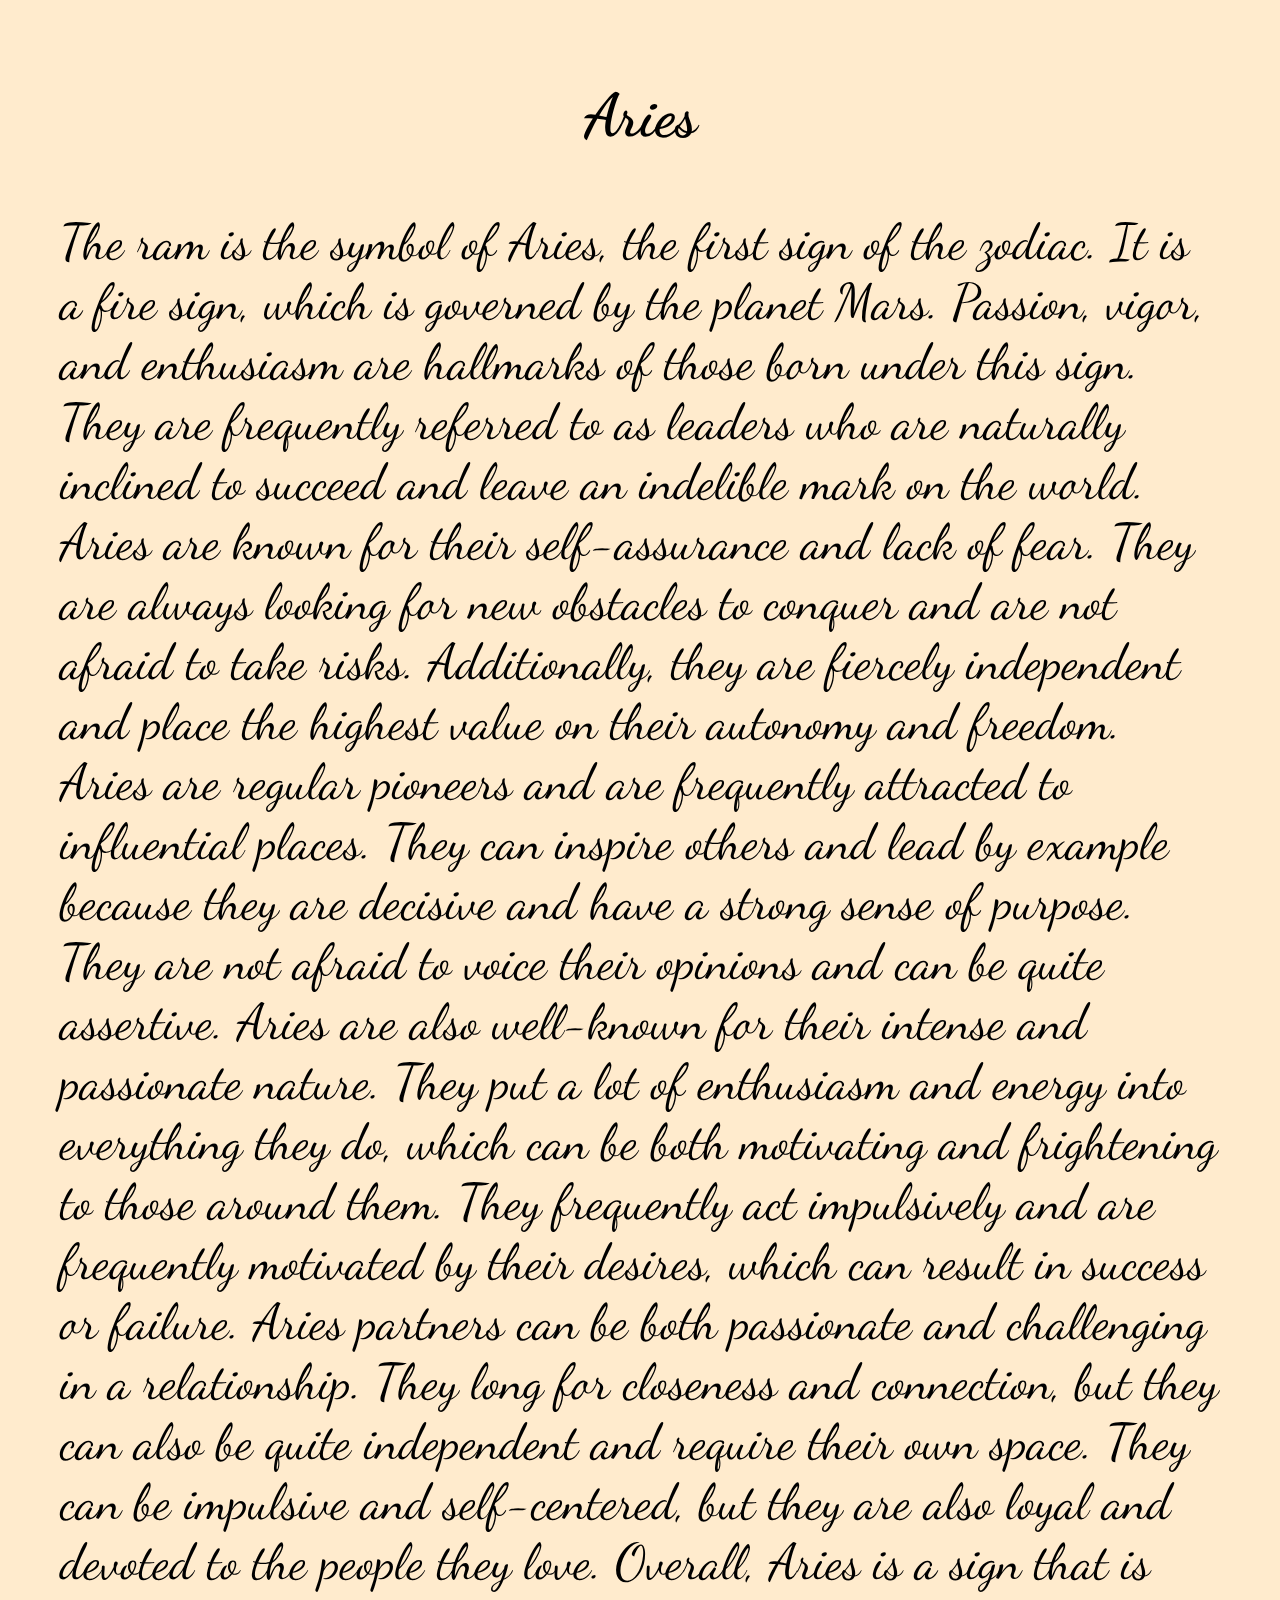
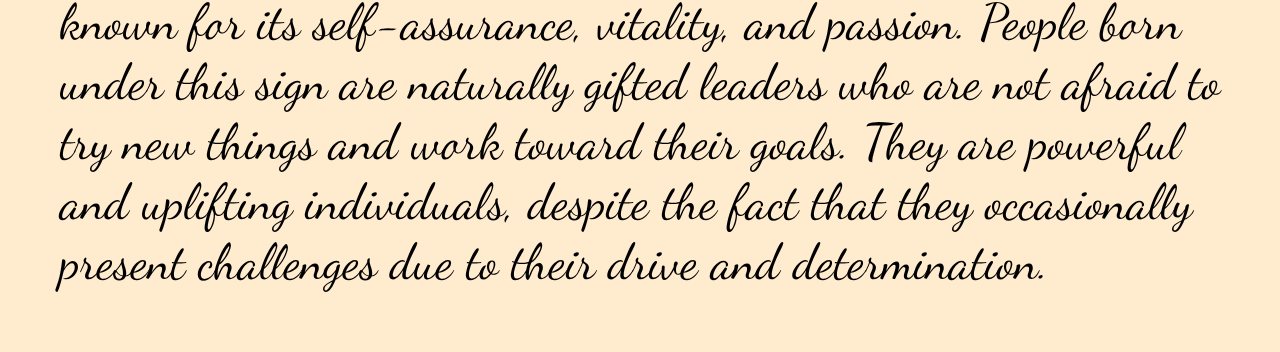
==== Aries.html @ e435b010 "complete" ====
<!DOCTYPE html>
<html lang="en">
  <head>
    <meta charset="UTF-8" />
    <meta http-equiv="X-UA-Compatible" content="IE=edge" />
    <link rel="stylesheet" href="styles.css" />
    <meta name="viewport" content="width=device-width, initial-scale=1.0" />
    <link rel="preconnect" href="https://fonts.googleapis.com" />
    <link rel="preconnect" href="https://fonts.gstatic.com" crossorigin />
    <link
      href="https://fonts.googleapis.com/css2?family=Dancing+Script:wght@700&display=swap"
      rel="stylesheet"
    />
    <title>Horoscope Today</title>
  </head>
  <body>
    <h1>Aries</h1>
    <p>
      The ram is the symbol of Aries, the first sign of the zodiac. It is a fire
      sign, which is governed by the planet Mars. Passion, vigor, and enthusiasm
      are hallmarks of those born under this sign. They are frequently referred
      to as leaders who are naturally inclined to succeed and leave an indelible
      mark on the world. Aries are known for their self-assurance and lack of
      fear. They are always looking for new obstacles to conquer and are not
      afraid to take risks. Additionally, they are fiercely independent and
      place the highest value on their autonomy and freedom. Aries are regular
      pioneers and are frequently attracted to influential places. They can
      inspire others and lead by example because they are decisive and have a
      strong sense of purpose. They are not afraid to voice their opinions and
      can be quite assertive. Aries are also well-known for their intense and
      passionate nature. They put a lot of enthusiasm and energy into everything
      they do, which can be both motivating and frightening to those around
      them. They frequently act impulsively and are frequently motivated by
      their desires, which can result in success or failure. Aries partners can
      be both passionate and challenging in a relationship. They long for
      closeness and connection, but they can also be quite independent and
      require their own space. They can be impulsive and self-centered, but they
      are also loyal and devoted to the people they love. Overall, Aries is a
      sign that is known for its self-assurance, vitality, and passion. People
      born under this sign are naturally gifted leaders who are not afraid to
      try new things and work toward their goals. They are powerful and
      uplifting individuals, despite the fact that they occasionally present
      challenges due to their drive and determination.
    </p>
  </body>
</html>
---- styles.css ----
/* @import url('https://fonts.googleapis.com/css2?family=Dancing+Script&display=swap'); */

body {
  margin: 20px auto;
  padding: 20px;
  font-family: "Dancing Script", cursive;
  background-color: blanchedalmond;
}
h1 {
  text-align: center;
  font-size: 60px;
}
p {
  margin: auto 20px;
  padding: 20px;
  font-size: 50px;
}

img {
  margin: 20px 20px;
  padding: 10px;
  border: 2px solid red;
  overflow: auto;
}
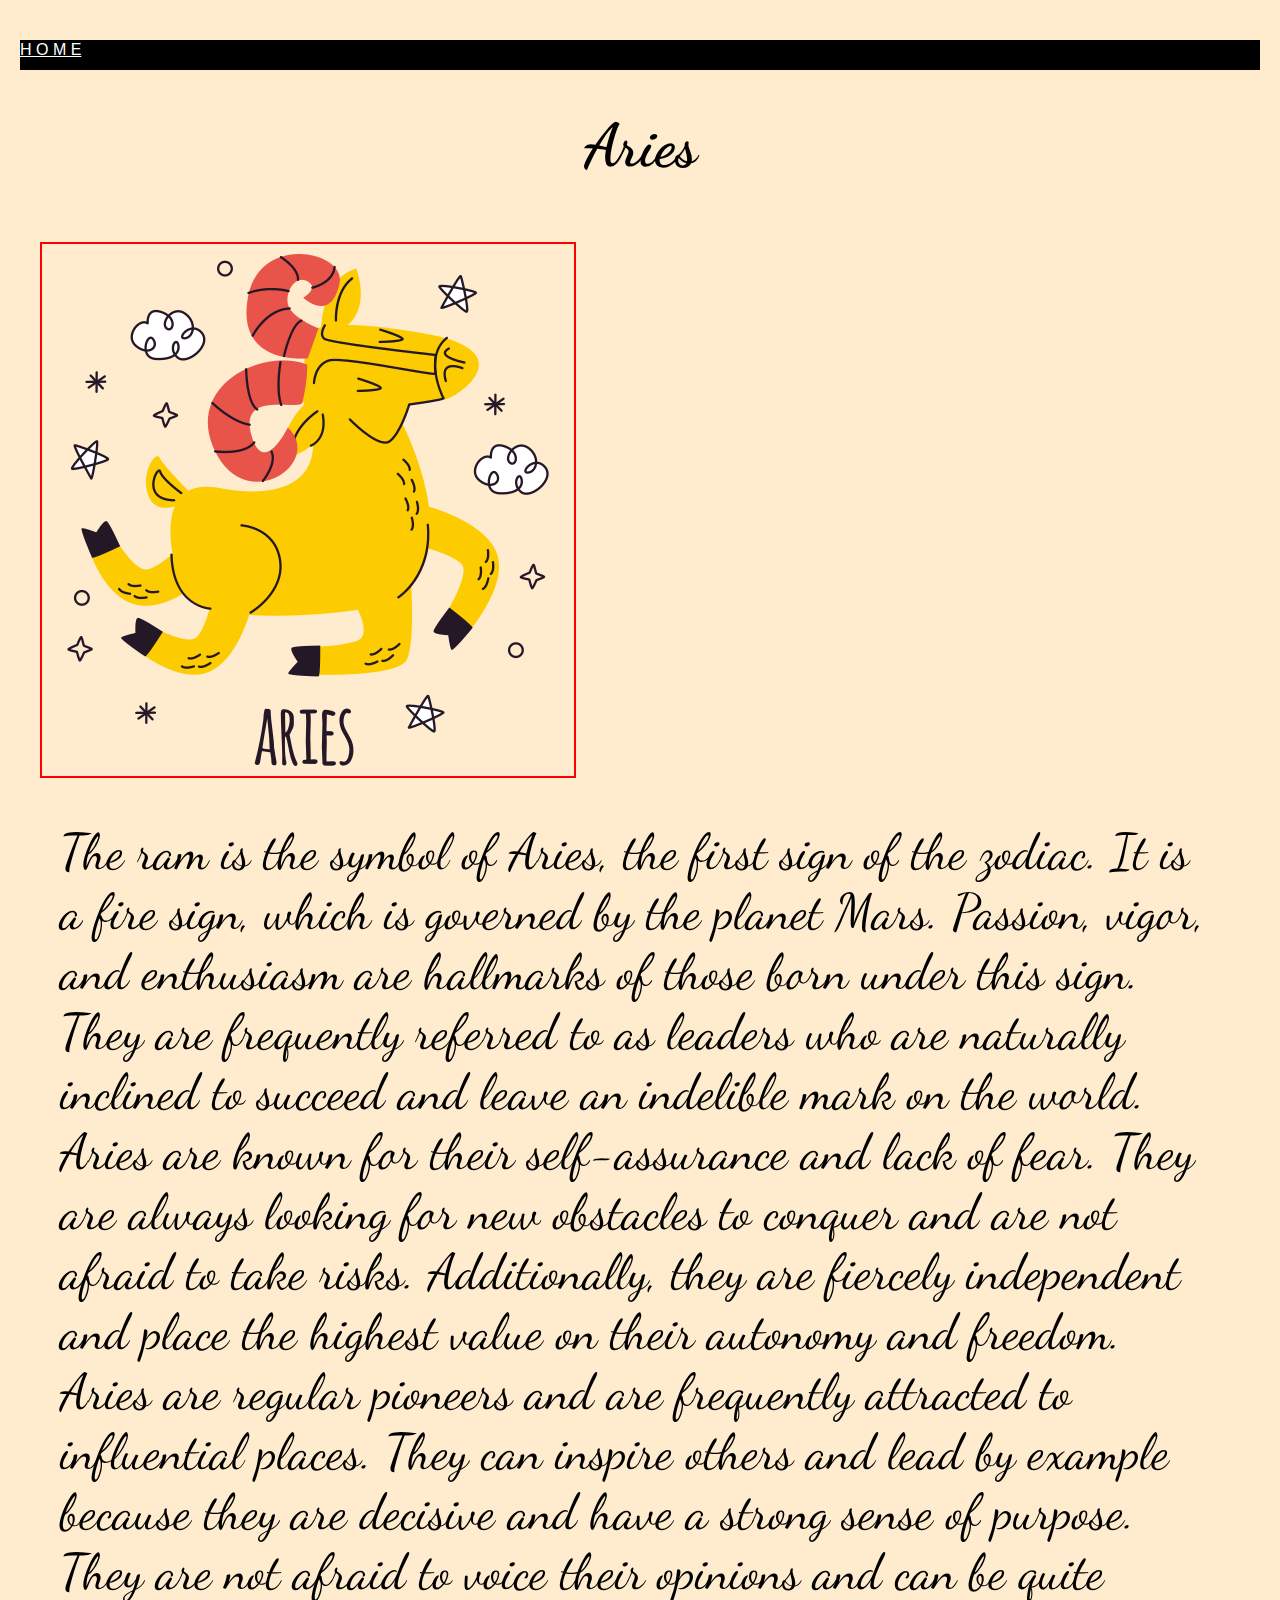
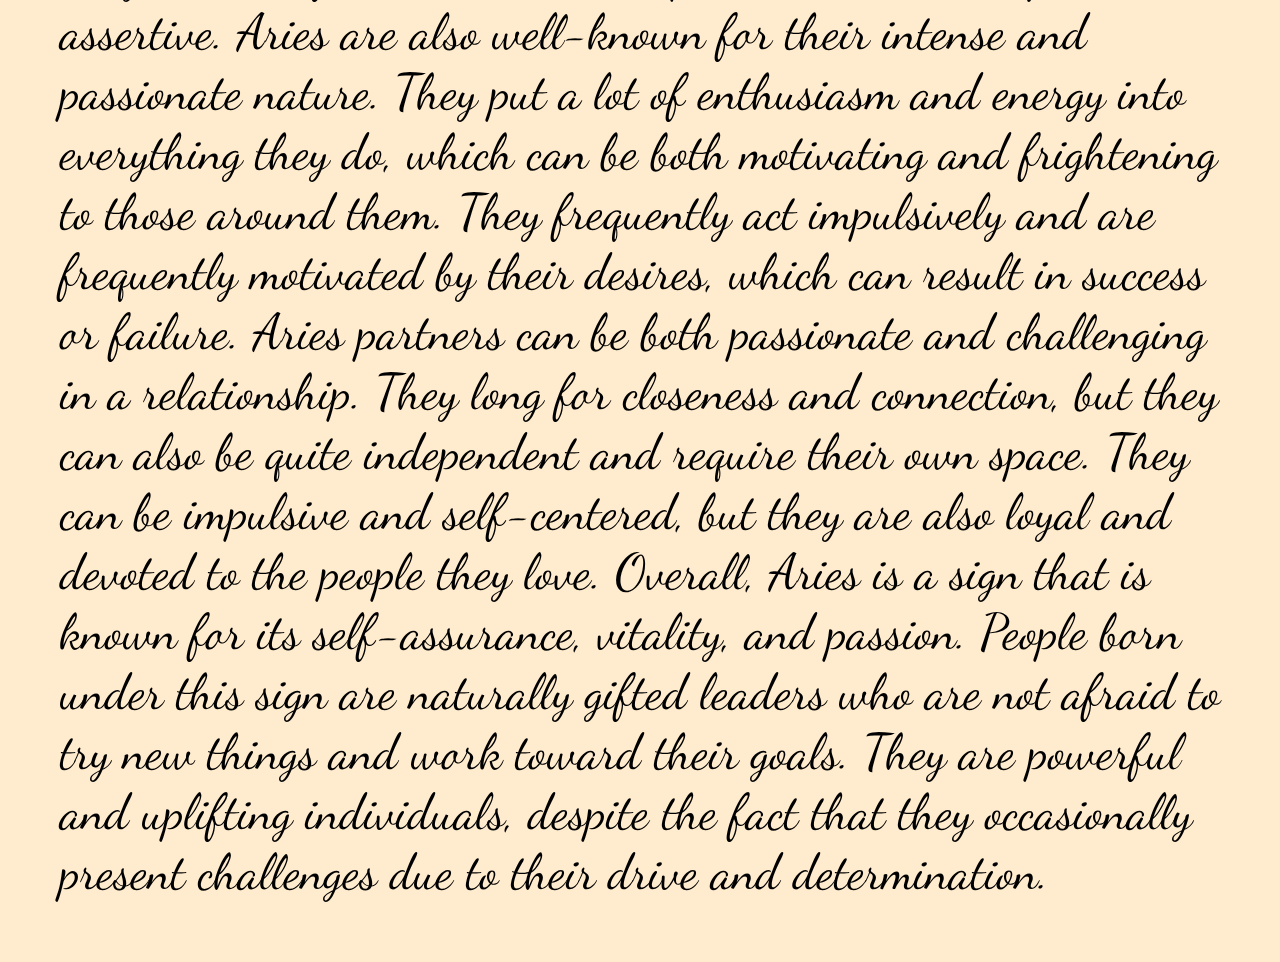
==== commit ca129ec4: "navigation update" ====
--- a/Aries.html
+++ b/Aries.html
@@ -13,8 +13,12 @@
     />
     <title>Horoscope Today</title>
   </head>
+  <nav>
+    <a class="home" href="index.html">H O M E</a>
+  </nav>
   <body>
     <h1>Aries</h1>
+    <img src="assets/aries.png" />
     <p>
       The ram is the symbol of Aries, the first sign of the zodiac. It is a fire
       sign, which is governed by the planet Mars. Passion, vigor, and enthusiasm
--- a/styles.css
+++ b/styles.css
@@ -22,3 +22,13 @@
   border: 2px solid red;
   overflow: auto;
 }
+.home{
+    /* font-size: 20px; */
+    font-family: Arial, Helvetica, sans-serif;
+    color: white;
+
+}
+nav{
+    background-color: black;
+    height: 30px;
+}